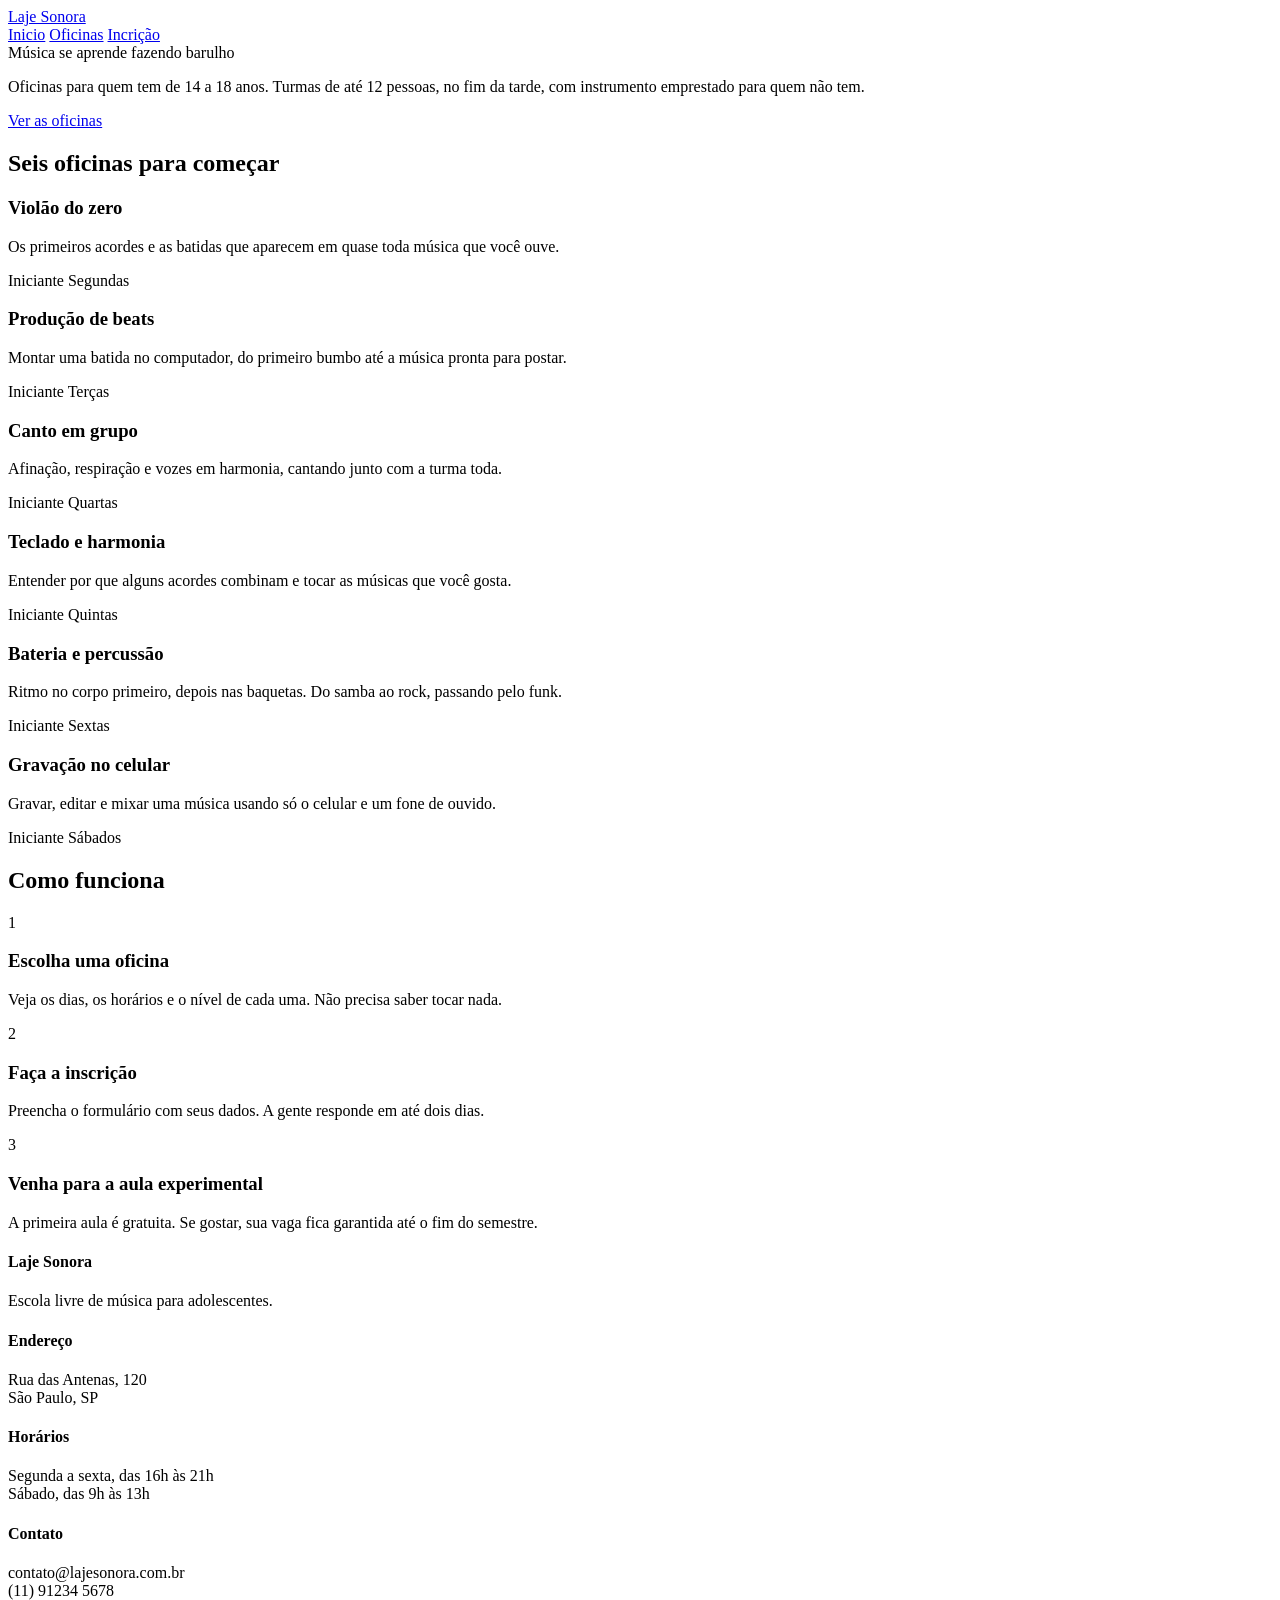
==== index.html @ 9b48a52c "Initial commit" ====
<!DOCTYPE html>
<html lang="pt-BR">
<head>
    <meta charset="UTF-8">
    <meta name="viewport" content="width=device-width, initial-scale=1.0">
    <title>Laje Sonora | inicio</title>
    <link rel="preconnect" href="https://fonts.googleapis.com">
    <link rel="preconnect" href="https://fonts.gstatic.com" crossorigin>
    <link href="https://fonts.googleapis.com/css2?family=Big+Shoulders:opsz,wght@10..72,100..900&display=swap" rel="stylesheet">
    <link rel="stylesheet" href="index.css">
</head>
<body>
    <header class="conteudo e topo">
        <a class="logo", href="index.html">Laje Sonora</a>
        <nav class="Menu">
            <a class="atual", href="index.html">Inicio</a>

            <a class="Oficinas" href="oficinas.html">Oficinas</a>

            <a class="Incrição", href="inscricao.html">Incrição</a>
        </nav>
    </header>
    <main>
        <section class="conteudo e cartazes">
            <div class="cartaz e cartaz-principal">
                Música se aprende fazendo barulho
            </div>
            <div class="cartaz e cartaz-lateral">
                <p>Oficinas para quem tem de 14 a 18 anos. Turmas de até 12 pessoas, no fim da tarde, com instrumento emprestado para quem não tem.</p>
                <a class="botao" href="oficinas.html">Ver as oficinas</a>
            </div>
        </section>
        <section class="conteudo e secao">
            <h2 class="titulo-secao ">Seis oficinas para começar</h2>
            <div class="cards">
                <article class="card">
                    <div class="foto e foto-azul"></div>
                    <div class="card-texto">
                        <h3>Violão do zero</h3>
                        <p>Os primeiros acordes e as batidas que aparecem em quase toda música que você ouve.</p>
                        <div class="card-info">
                            <span>Iniciante</span>
                            <span>Segundas</span>
                        </div>
                    </div>
                </article>

                <article class="2card">
                    <div class="foto e foto-amarela"></div>
                    <div class="2card-texto">
                        <h3>Produção de beats</h3>
                        <p>Montar uma batida no computador, do primeiro bumbo até a música pronta para postar.</p>
                        <div class="2card-info">
                            <span>Iniciante</span>
                            <span>Terças</span>
                        </div>
                    </div>
                </article>

                <article class="3card">
                    <div class="foto e foto-tinta"></div>
                    <div class="3card-texto">
                        <h3>Canto em grupo</h3>
                        <p>Afinação, respiração e vozes em harmonia, cantando junto com a turma toda.</p>
                        <div class="3card-info">
                            <span>Iniciante</span>
                            <span>Quartas</span>
                        </div>
                    </div>
                </article>

                <article class="4card">
                    <div class="foto"></div>
                    <div class="4card-texto">
                        <h3>Teclado e harmonia</h3>
                        <p>Entender por que alguns acordes combinam e tocar as músicas que você gosta.</p>
                        <div class="4card-info">
                            <span>Iniciante</span>
                            <span>Quintas</span>
                        </div>
                    </div>
                </article>

                <article class="5card">
                    <div class="foto-azul"></div>
                    <div class="5card-texto">
                        <h3>Bateria e percussão</h3>
                        <p>Ritmo no corpo primeiro, depois nas baquetas. Do samba ao rock, passando pelo funk.</p>
                        <div class="5card-info">
                            <span>Iniciante</span>
                            <span>Sextas</span>
                        </div>
                    </div>
                </article>

                <article class="6card">
                    <div class="foto-amarela"></div>
                    <div class="6card-texto">
                        <h3>Gravação no celular</h3>
                        <p>Gravar, editar e mixar uma música usando só o celular e um fone de ouvido.</p>
                        <div class="6card-info">
                            <span>Iniciante</span>
                            <span>Sábados</span>
                        </div>
                    </div>
                </article>
            </div>
        </section>
        <section class="conteudo e secao">
            <h2 class="titulo-secao">Como funciona</h2>
            <div class="passos">
                <div class="passo">
                    <p class="passo-numero">1</p>
                    <h3>Escolha uma oficina</h3>
                    <p>Veja os dias, os horários e o nível de cada uma. Não precisa saber tocar nada.</p>
                    <p class="passo-numero">2</p>
                    <h3>Faça a inscrição</h3>
                    <p>Preencha o formulário com seus dados. A gente responde em até dois dias.</p>
                    <p class="passo-numero">3</p>
                    <h3>Venha para a aula experimental</h3>
                    <p>A primeira aula é gratuita. Se gostar, sua vaga fica garantida até o fim do semestre.</p>
                </div>
            </div>
        </section>

        
    </main>
    <footer class="rodape">
        <div class="conteudo e rodape-colunas">
            <div class="rodape-coluna">
                <h4>Laje Sonora</h4>
                <p>Escola livre de música para adolescentes.</p>
                <div class="rodape-coluna">
                <h4>Endereço</h4>
                <p>Rua das Antenas, 120 <br> São Paulo, SP</p>
                <div class="rodape-coluna">
                <h4>Horários</h4>
                <p>Segunda a sexta, das 16h às 21h <br> Sábado, das 9h às 13h</p>
                <h4>Contato</h4>
                <p>contato@lajesonora.com.br <br> (11) 91234 5678</p>

            </div>
        </div>
    </footer>
</body>
</html>
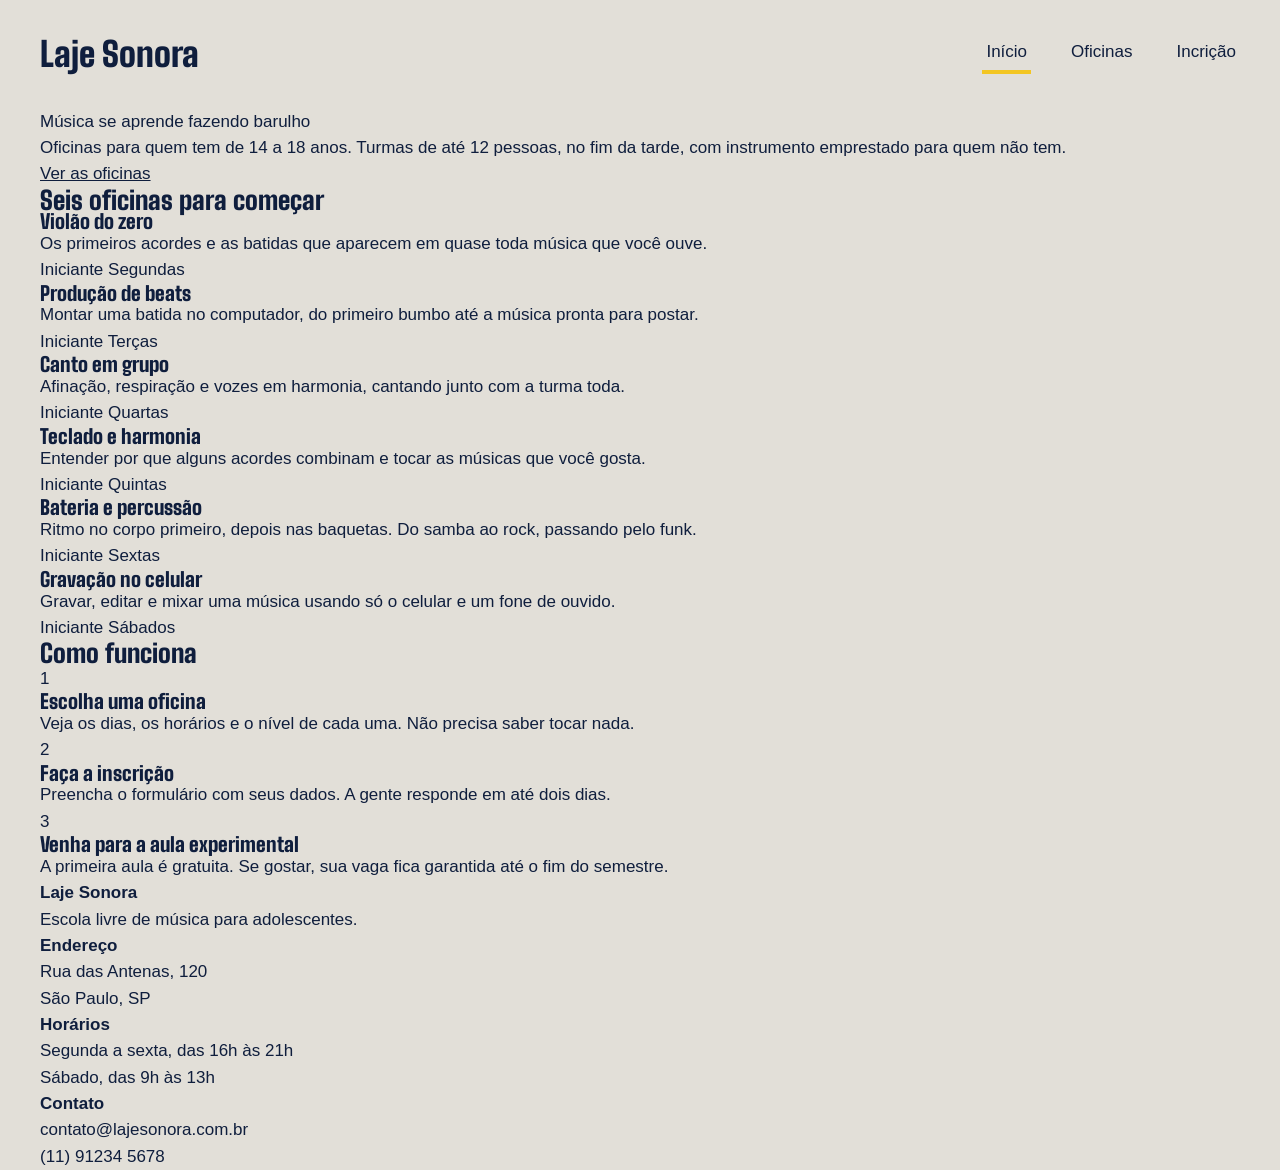
==== commit 150aa9a6: "parte 10 parte 10 do css" ====
--- a/index.html
+++ b/index.html
@@ -10,31 +10,31 @@
     <link rel="stylesheet" href="index.css">
 </head>
 <body>
-    <header class="conteudo e topo">
+    <header class="conteudo topo">
         <a class="logo", href="index.html">Laje Sonora</a>
-        <nav class="Menu">
-            <a class="atual", href="index.html">Inicio</a>
+        <nav class="menu">
+            <a href="index.html" class="atual">Início</a>
 
-            <a class="Oficinas" href="oficinas.html">Oficinas</a>
+            <a href="oficinas.html">Oficinas</a>
 
-            <a class="Incrição", href="inscricao.html">Incrição</a>
+            <a href="inscricao.html">Incrição</a>
         </nav>
     </header>
     <main>
-        <section class="conteudo e cartazes">
-            <div class="cartaz e cartaz-principal">
+        <section class="conteudo cartazes">
+            <div class="cartaz cartaz-principal">
                 Música se aprende fazendo barulho
             </div>
-            <div class="cartaz e cartaz-lateral">
+            <div class="cartaz cartaz-lateral">
                 <p>Oficinas para quem tem de 14 a 18 anos. Turmas de até 12 pessoas, no fim da tarde, com instrumento emprestado para quem não tem.</p>
                 <a class="botao" href="oficinas.html">Ver as oficinas</a>
             </div>
         </section>
-        <section class="conteudo e secao">
+        <section class="conteudo secao">
             <h2 class="titulo-secao ">Seis oficinas para começar</h2>
             <div class="cards">
                 <article class="card">
-                    <div class="foto e foto-azul"></div>
+                    <div class="foto foto-azul"></div>
                     <div class="card-texto">
                         <h3>Violão do zero</h3>
                         <p>Os primeiros acordes e as batidas que aparecem em quase toda música que você ouve.</p>
@@ -46,7 +46,7 @@
                 </article>
 
                 <article class="2card">
-                    <div class="foto e foto-amarela"></div>
+                    <div class="foto foto-amarela"></div>
                     <div class="2card-texto">
                         <h3>Produção de beats</h3>
                         <p>Montar uma batida no computador, do primeiro bumbo até a música pronta para postar.</p>
@@ -58,7 +58,7 @@
                 </article>
 
                 <article class="3card">
-                    <div class="foto e foto-tinta"></div>
+                    <div class="foto foto-tinta"></div>
                     <div class="3card-texto">
                         <h3>Canto em grupo</h3>
                         <p>Afinação, respiração e vozes em harmonia, cantando junto com a turma toda.</p>
@@ -106,7 +106,7 @@
                 </article>
             </div>
         </section>
-        <section class="conteudo e secao">
+        <section class="conteudo secao">
             <h2 class="titulo-secao">Como funciona</h2>
             <div class="passos">
                 <div class="passo">
@@ -126,7 +126,7 @@
         
     </main>
     <footer class="rodape">
-        <div class="conteudo e rodape-colunas">
+        <div class="conteudo rodape-colunas">
             <div class="rodape-coluna">
                 <h4>Laje Sonora</h4>
                 <p>Escola livre de música para adolescentes.</p>
--- a/index.css
+++ b/index.css
@@ -0,0 +1,76 @@
+* {
+    margin: 0px;
+    padding: 0px;
+    border: 0px;
+}
+
+:root{
+    --concreto: #E2DFD8;
+    --concreto-escuro: #CBC7BE;
+    --tinta: #0F1E3D;
+    --caixa-dagua: #1F5FBF;
+    --fita: #F3C623;
+    --branco: #FFFFFF;
+
+    --fonte-cartaz: Big Shoulders, Arial Narrow, sans-serif;
+    --fonte-texto: Archivo, Arial, sans-serif;                  
+    
+}
+
+    body{
+    background-color: var(--concreto);
+    color: var(--tinta);
+    font-family: var(--fonte-texto);
+    font-size: 17px;
+    line-height: 1.55;
+}
+    a{
+        color: inherit;
+    }
+
+    h1, h2, h3{
+        font-family: var(--fonte-cartaz);
+        font-weight: 900;
+        line-height: 0.95;
+    }
+
+    .conteudo{
+        margin-inline: auto;
+        padding-inline: 32px;
+        max-width: 1200px;
+
+    }
+
+    .topo{
+        padding-block: 28px;
+        display: flex;
+        justify-content: space-between;
+        align-items: center;
+    }
+     
+    .logo{
+         font-family: var(--fonte-cartaz);
+         font-size: 34px;
+         font-weight: 900;
+         text-decoration: none;
+    }
+    
+    .menu{
+        display: flex;
+        gap: 36px;
+    }
+
+    .menu a{
+        font-weight: 600px;
+        text-decoration: none;
+        padding: 4px;
+        border-bottom: 4px solid transparent;
+    }
+
+    .menu a:hover{
+       border-bottom-color: var(--tinta);
+    }
+
+    .menu a.atual{
+        border-bottom-color: var(--fita);
+    }
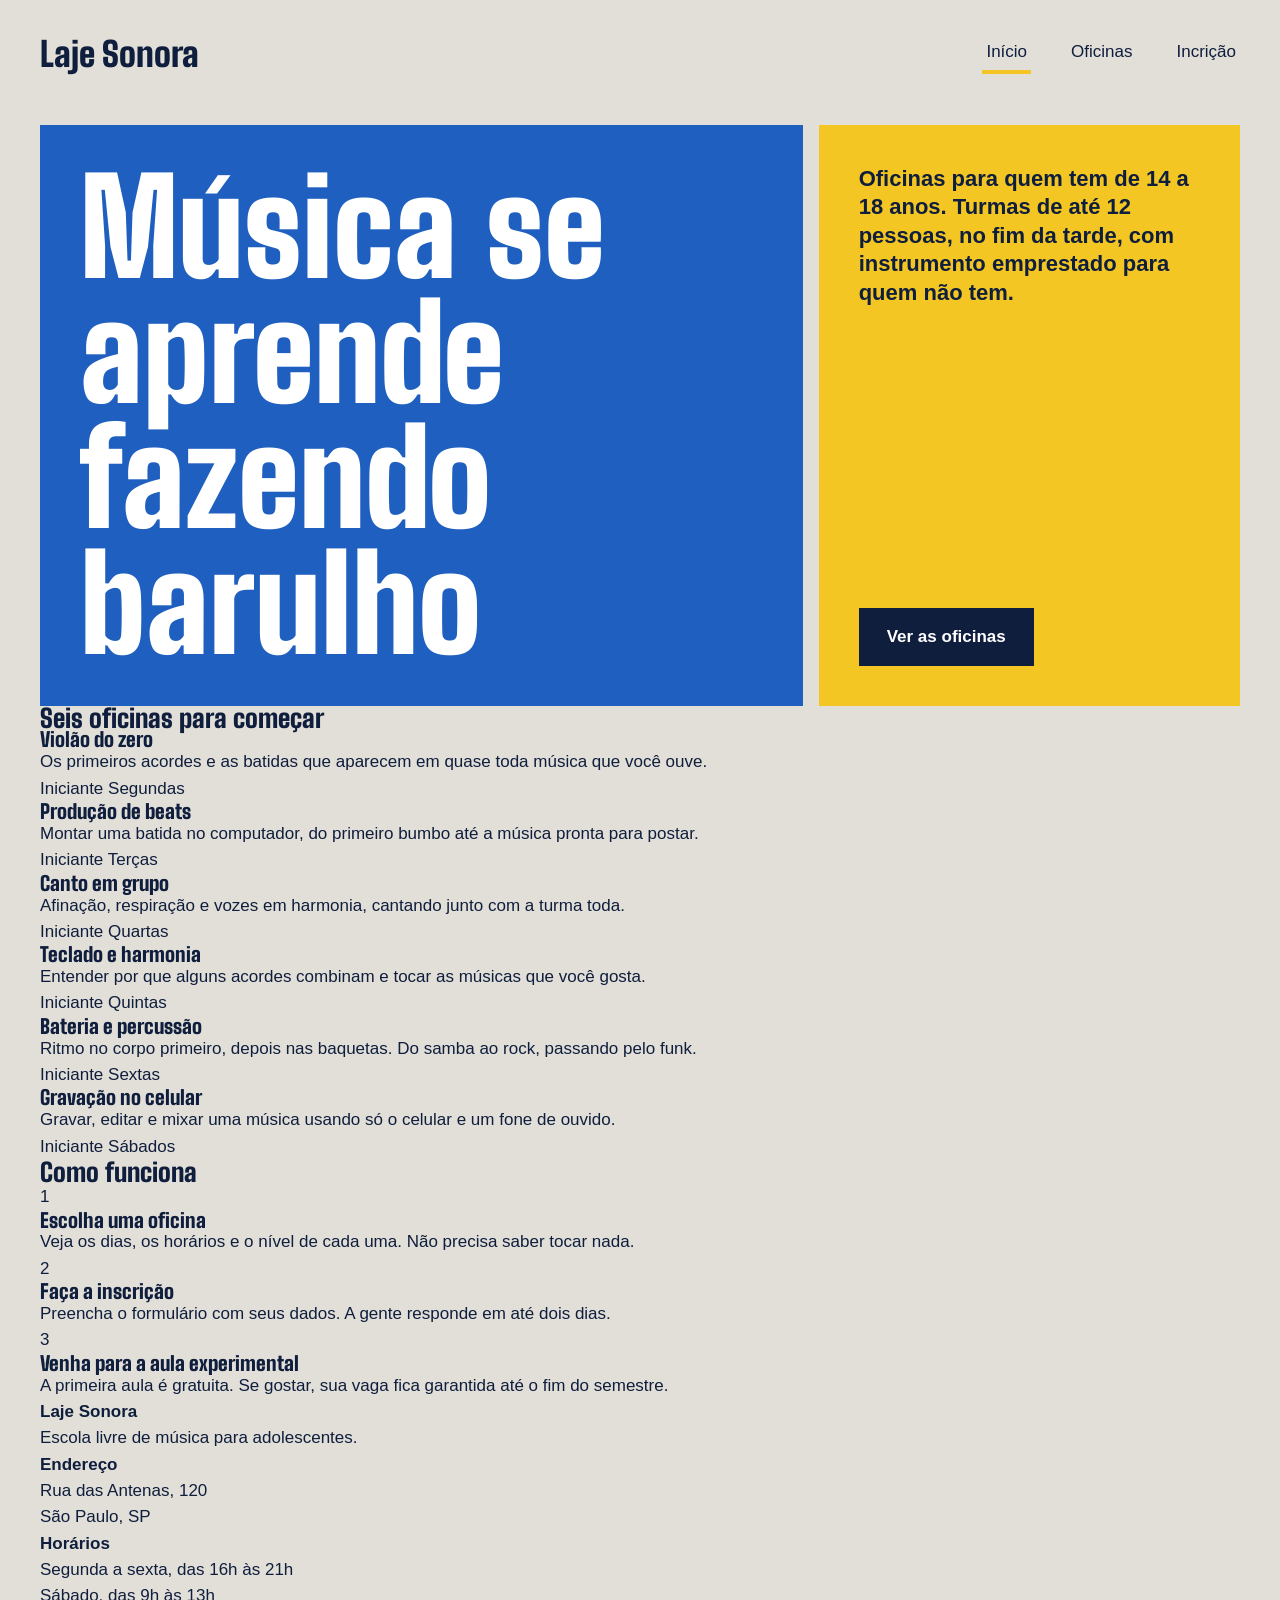
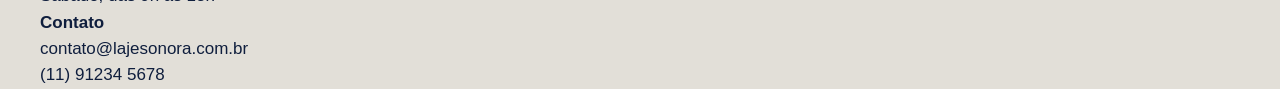
==== commit 629eeaaf: "commit 3 cartazes" ====
--- a/index.html
+++ b/index.html
@@ -23,7 +23,7 @@
     <main>
         <section class="conteudo cartazes">
             <div class="cartaz cartaz-principal">
-                Música se aprende fazendo barulho
+                <h1>Música se aprende fazendo barulho</h1>
             </div>
             <div class="cartaz cartaz-lateral">
                 <p>Oficinas para quem tem de 14 a 18 anos. Turmas de até 12 pessoas, no fim da tarde, com instrumento emprestado para quem não tem.</p>
--- a/index.css
+++ b/index.css
@@ -73,4 +73,58 @@
 
     .menu a.atual{
         border-bottom-color: var(--fita);
-    }+    }
+
+    .cartazes{
+        margin-top: 16px;
+        display: flex;
+        gap: 16px;
+    }
+
+    .cartaz{
+        padding: 40px;
+    }
+
+    .cartaz-principal{
+        background: var(--caixa-dagua);
+        color: var(--branco);
+        flex: 2;
+    }
+
+    .cartaz-principal h1{
+        font-size: 132px;
+        max-width: 9ch;
+    }
+
+    .cartaz-lateral {
+    background: var(--fita);
+    flex: 1;
+    display: flex;
+    flex-direction: column;
+    justify-content: space-between;
+    gap: 32px;
+    align-items: flex-start;
+}
+
+.cartaz-lateral p {
+    font-size: 22px;
+    font-weight: 600;
+    line-height: 1.3;
+}
+
+.botao {
+    background: var(--tinta);
+    color: var(--branco);
+    font-weight: 700;
+    text-decoration: none;
+    padding: 16px 28px;
+    border: none;
+    font-family: var(--fonte-texto);
+    font-size: 17px;
+    cursor: pointer;
+}
+
+.botao:hover {
+    background: var(--caixa-dagua);
+}
+
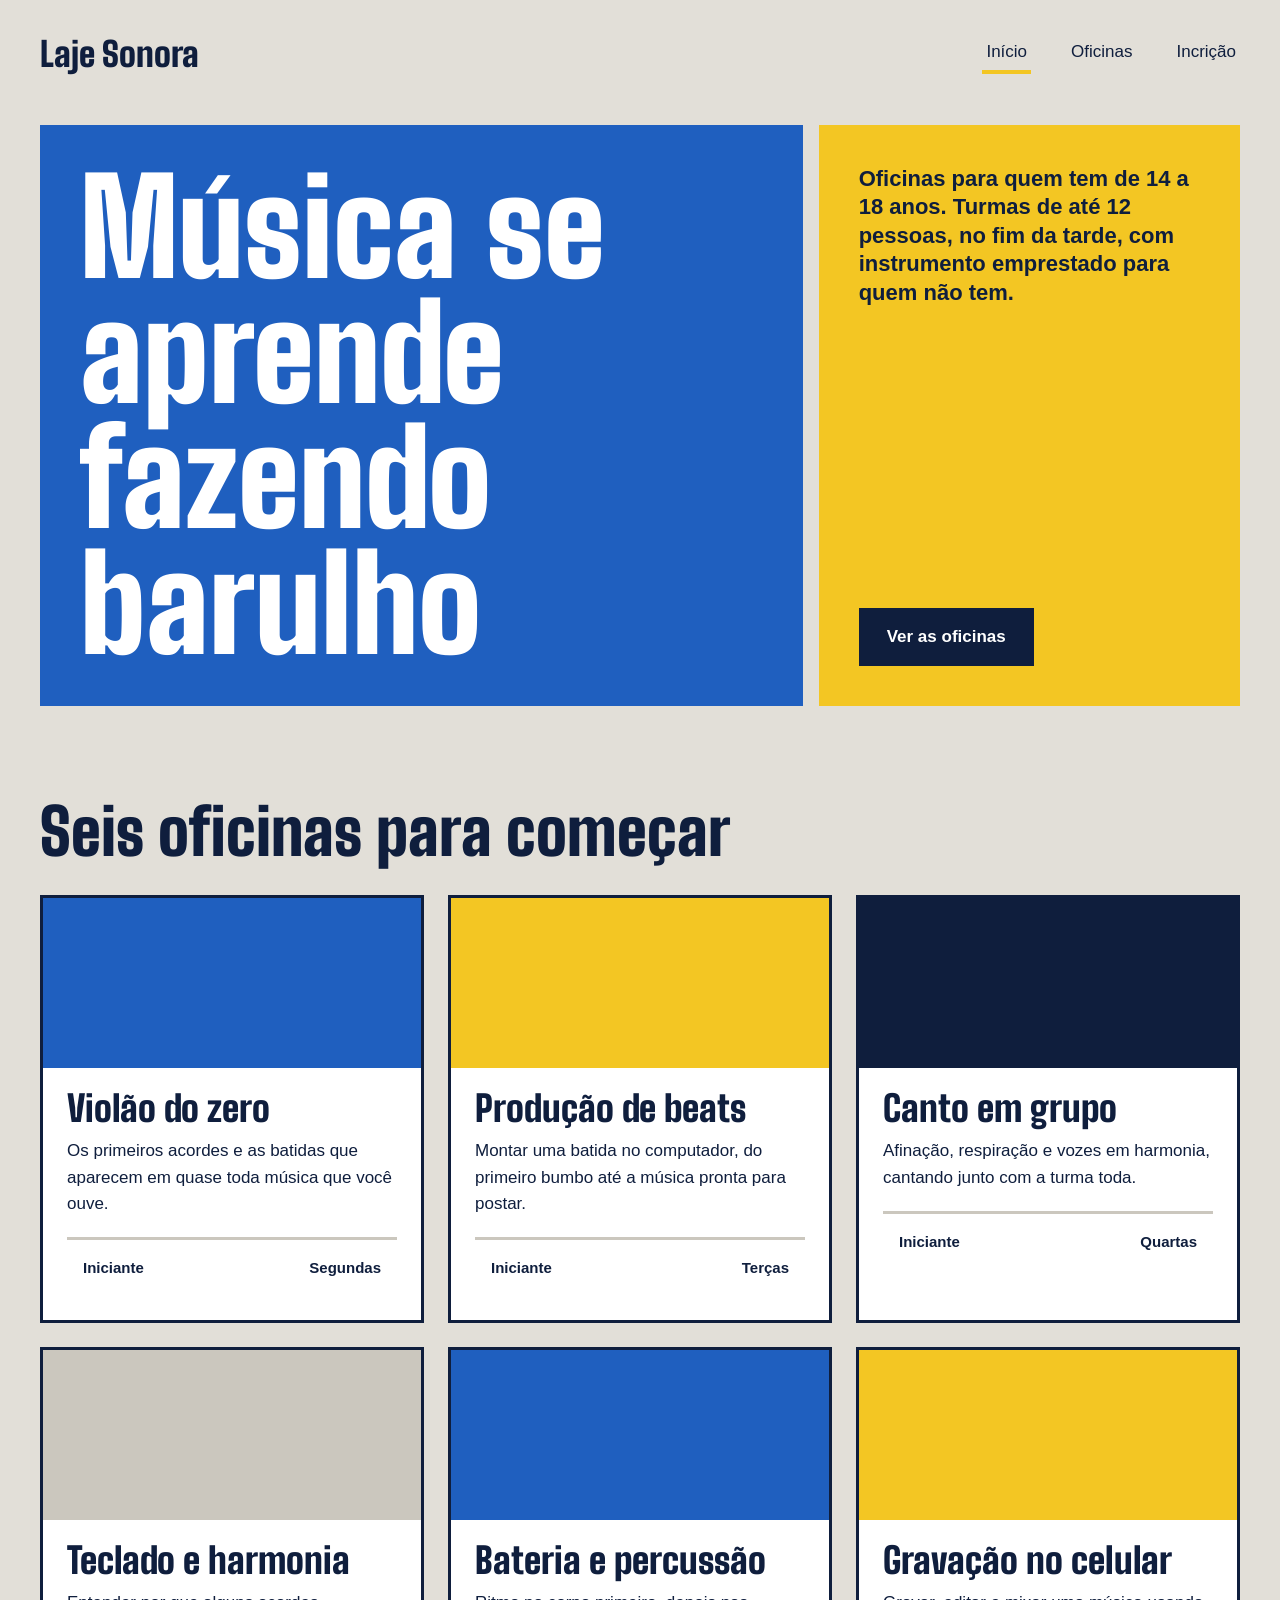
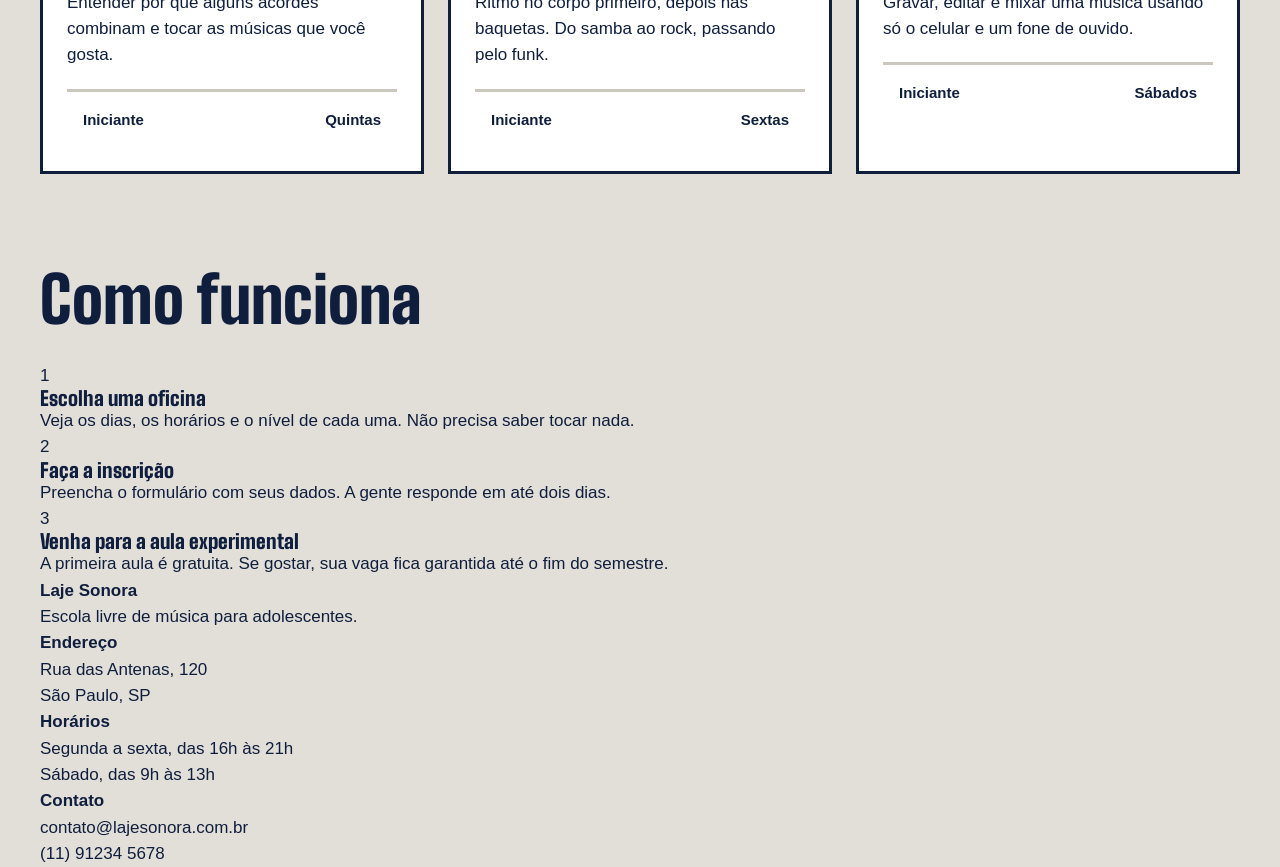
==== commit 46f18915: "cards das infos" ====
--- a/index.html
+++ b/index.html
@@ -33,113 +33,123 @@
         <section class="conteudo secao">
             <h2 class="titulo-secao ">Seis oficinas para começar</h2>
             <div class="cards">
-                <article class="card">
-                    <div class="foto foto-azul"></div>
-                    <div class="card-texto">
-                        <h3>Violão do zero</h3>
-                        <p>Os primeiros acordes e as batidas que aparecem em quase toda música que você ouve.</p>
-                        <div class="card-info">
-                            <span>Iniciante</span>
-                            <span>Segundas</span>
-                        </div>
-                    </div>
-                </article>
 
-                <article class="2card">
-                    <div class="foto foto-amarela"></div>
-                    <div class="2card-texto">
-                        <h3>Produção de beats</h3>
-                        <p>Montar uma batida no computador, do primeiro bumbo até a música pronta para postar.</p>
-                        <div class="2card-info">
-                            <span>Iniciante</span>
-                            <span>Terças</span>
-                        </div>
-                    </div>
-                </article>
+    <article class="card">
+        <div class="foto foto-azul"></div>
+        <div class="card-texto">
+            <h3>Violão do zero</h3>
+            <p>Os primeiros acordes e as batidas que aparecem em quase toda música que você ouve.</p>
+            <div class="card-info">
+                <span>Iniciante</span>
+                <span>Segundas</span>
+            </div>
+        </div>
+    </article>
 
-                <article class="3card">
-                    <div class="foto foto-tinta"></div>
-                    <div class="3card-texto">
-                        <h3>Canto em grupo</h3>
-                        <p>Afinação, respiração e vozes em harmonia, cantando junto com a turma toda.</p>
-                        <div class="3card-info">
-                            <span>Iniciante</span>
-                            <span>Quartas</span>
-                        </div>
-                    </div>
-                </article>
+    <article class="card 3">
+        <div class="foto foto-amarela"></div>
+        <div class="card-texto">
+            <h3>Produção de beats</h3>
+            <p>Montar uma batida no computador, do primeiro bumbo até a música pronta para postar.</p>
+            <div class="card-info">
+                <span>Iniciante</span>
+                <span>Terças</span>
+            </div>
+        </div>
+    </article>
 
-                <article class="4card">
-                    <div class="foto"></div>
-                    <div class="4card-texto">
-                        <h3>Teclado e harmonia</h3>
-                        <p>Entender por que alguns acordes combinam e tocar as músicas que você gosta.</p>
-                        <div class="4card-info">
-                            <span>Iniciante</span>
-                            <span>Quintas</span>
-                        </div>
-                    </div>
-                </article>
+    <article class="card 3">
+        <div class="foto foto-tinta"></div>
+        <div class="card-texto">
+            <h3>Canto em grupo</h3>
+            <p>Afinação, respiração e vozes em harmonia, cantando junto com a turma toda.</p>
+            <div class="card-info">
+                <span>Iniciante</span>
+                <span>Quartas</span>
+            </div>
+        </div>
+    </article>
 
-                <article class="5card">
-                    <div class="foto-azul"></div>
-                    <div class="5card-texto">
-                        <h3>Bateria e percussão</h3>
-                        <p>Ritmo no corpo primeiro, depois nas baquetas. Do samba ao rock, passando pelo funk.</p>
-                        <div class="5card-info">
-                            <span>Iniciante</span>
-                            <span>Sextas</span>
-                        </div>
-                    </div>
-                </article>
+    <article class="card">
+        <div class="foto"></div>
+        <div class="card-texto">
+            <h3>Teclado e harmonia</h3>
+            <p>Entender por que alguns acordes combinam e tocar as músicas que você gosta.</p>
+            <div class="card-info">
+                <span>Iniciante</span>
+                <span>Quintas</span>
+            </div>
+        </div>
+    </article>
 
-                <article class="6card">
-                    <div class="foto-amarela"></div>
-                    <div class="6card-texto">
-                        <h3>Gravação no celular</h3>
-                        <p>Gravar, editar e mixar uma música usando só o celular e um fone de ouvido.</p>
-                        <div class="6card-info">
-                            <span>Iniciante</span>
-                            <span>Sábados</span>
-                        </div>
-                    </div>
+    <article class="card">
+        <div class="foto foto-azul"></div>
+        <div class="card-texto">
+            <h3>Bateria e percussão</h3>
+            <p>Ritmo no corpo primeiro, depois nas baquetas. Do samba ao rock, passando pelo funk.</p>
+            <div class="card-info">
+                <span>Iniciante</span>
+                <span>Sextas</span>
+            </div>
+        </div>
+    </article>
+
+    <article class="card 6">
+        <div class="foto foto-amarela"></div>
+        <div class="card-texto">
+            <h3>Gravação no celular</h3>
+            <p>Gravar, editar e mixar uma música usando só o celular e um fone de ouvido.</p>
+            <div class="card-info">
+                <span>Iniciante</span>
+                <span>Sábados</span>
+            </div>
+        </div>
+    </article>
+
+</div>
                 </article>
             </div>
         </section>
-        <section class="conteudo secao">
-            <h2 class="titulo-secao">Como funciona</h2>
-            <div class="passos">
-                <div class="passo">
-                    <p class="passo-numero">1</p>
-                    <h3>Escolha uma oficina</h3>
-                    <p>Veja os dias, os horários e o nível de cada uma. Não precisa saber tocar nada.</p>
-                    <p class="passo-numero">2</p>
-                    <h3>Faça a inscrição</h3>
-                    <p>Preencha o formulário com seus dados. A gente responde em até dois dias.</p>
-                    <p class="passo-numero">3</p>
-                    <h3>Venha para a aula experimental</h3>
-                    <p>A primeira aula é gratuita. Se gostar, sua vaga fica garantida até o fim do semestre.</p>
-                </div>
-            </div>
-        </section>
+          <section class="conteudo secao">
+    <h2 class="titulo-secao">Como funciona</h2>
+    <div class="passos">
+        <div class="passo">
+            <p class="passo-numero">1</p>
+            <h3>Escolha uma oficina</h3>
+            <p>Veja os dias, os horários e o nível de cada uma. Não precisa saber tocar nada.</p>
+        </div>
+        <div class="passo">
+            <p class="passo-numero">2</p>
+            <h3>Faça a inscrição</h3>
+            <p>Preencha o formulário com seus dados. A gente responde em até dois dias.</p>
+        </div>
+        <div class="passo">
+            <p class="passo-numero">3</p>
+            <h3>Venha para a aula experimental</h3>
+            <p>A primeira aula é gratuita. Se gostar, sua vaga fica garantida até o fim do semestre.</p>
+        </div>
+    </div>
+</section>
 
         
     </main>
     <footer class="rodape">
-        <div class="conteudo rodape-colunas">
-            <div class="rodape-coluna">
-                <h4>Laje Sonora</h4>
-                <p>Escola livre de música para adolescentes.</p>
-                <div class="rodape-coluna">
-                <h4>Endereço</h4>
-                <p>Rua das Antenas, 120 <br> São Paulo, SP</p>
-                <div class="rodape-coluna">
-                <h4>Horários</h4>
-                <p>Segunda a sexta, das 16h às 21h <br> Sábado, das 9h às 13h</p>
-                <h4>Contato</h4>
-                <p>contato@lajesonora.com.br <br> (11) 91234 5678</p>
-
-            </div>
+    <div class="conteudo rodape-colunas">
+        <div class="rodape-coluna">
+            <h4>Laje Sonora</h4>
+            <p>Escola livre de música para adolescentes.</p>
+        </div>
+        <div class="rodape-coluna">
+            <h4>Endereço</h4>
+            <p>Rua das Antenas, 120 <br> São Paulo, SP</p>
+        </div>
+        <div class="rodape-coluna">
+            <h4>Horários</h4>
+            <p>Segunda a sexta, das 16h às 21h <br> Sábado, das 9h às 13h</p>
+        </div>
+        <div class="rodape-coluna">
+            <h4>Contato</h4>
+            <p>contato@lajesonora.com.br <br> (11) 91234 5678</p>
         </div>
     </footer>
 </body>
--- a/index.css
+++ b/index.css
@@ -128,3 +128,64 @@
     background: var(--caixa-dagua);
 }
 
+
+.secao{
+    margin-top: 96px;
+}
+
+.titulo-secao{
+    font-size: 64px;
+    margin-bottom: 32px;
+}
+
+.cards{
+    display: flex;
+    flex-wrap: wrap;
+    gap: 24px;
+}
+.card{
+    background: var(--branco);
+    border: 3px solid var(--tinta);
+    flex: 1 1 340px;
+}
+
+.card .foto{
+    height: 170px;
+}
+
+.foto{
+    background: var(--concreto-escuro);
+}
+
+.foto-azul{
+    background: var(--caixa-dagua);
+}
+
+.foto-amarela{
+    background: var(--fita);
+}
+
+.foto-tinta{
+    background: var(--tinta);
+}
+
+.card-texto{
+    padding: 24px;
+}
+
+.card h3{
+    font-size: 36px;
+     margin-bottom: 12px;
+}
+
+
+.card-info{
+    margin-top: 20px;
+    padding: 16px;
+    border-top: 3px solid var(--concreto-escuro);
+    font-weight: 600;
+    font-size: 15px;
+    display: flex;
+    justify-content: space-between;
+    align-items: center;
+}
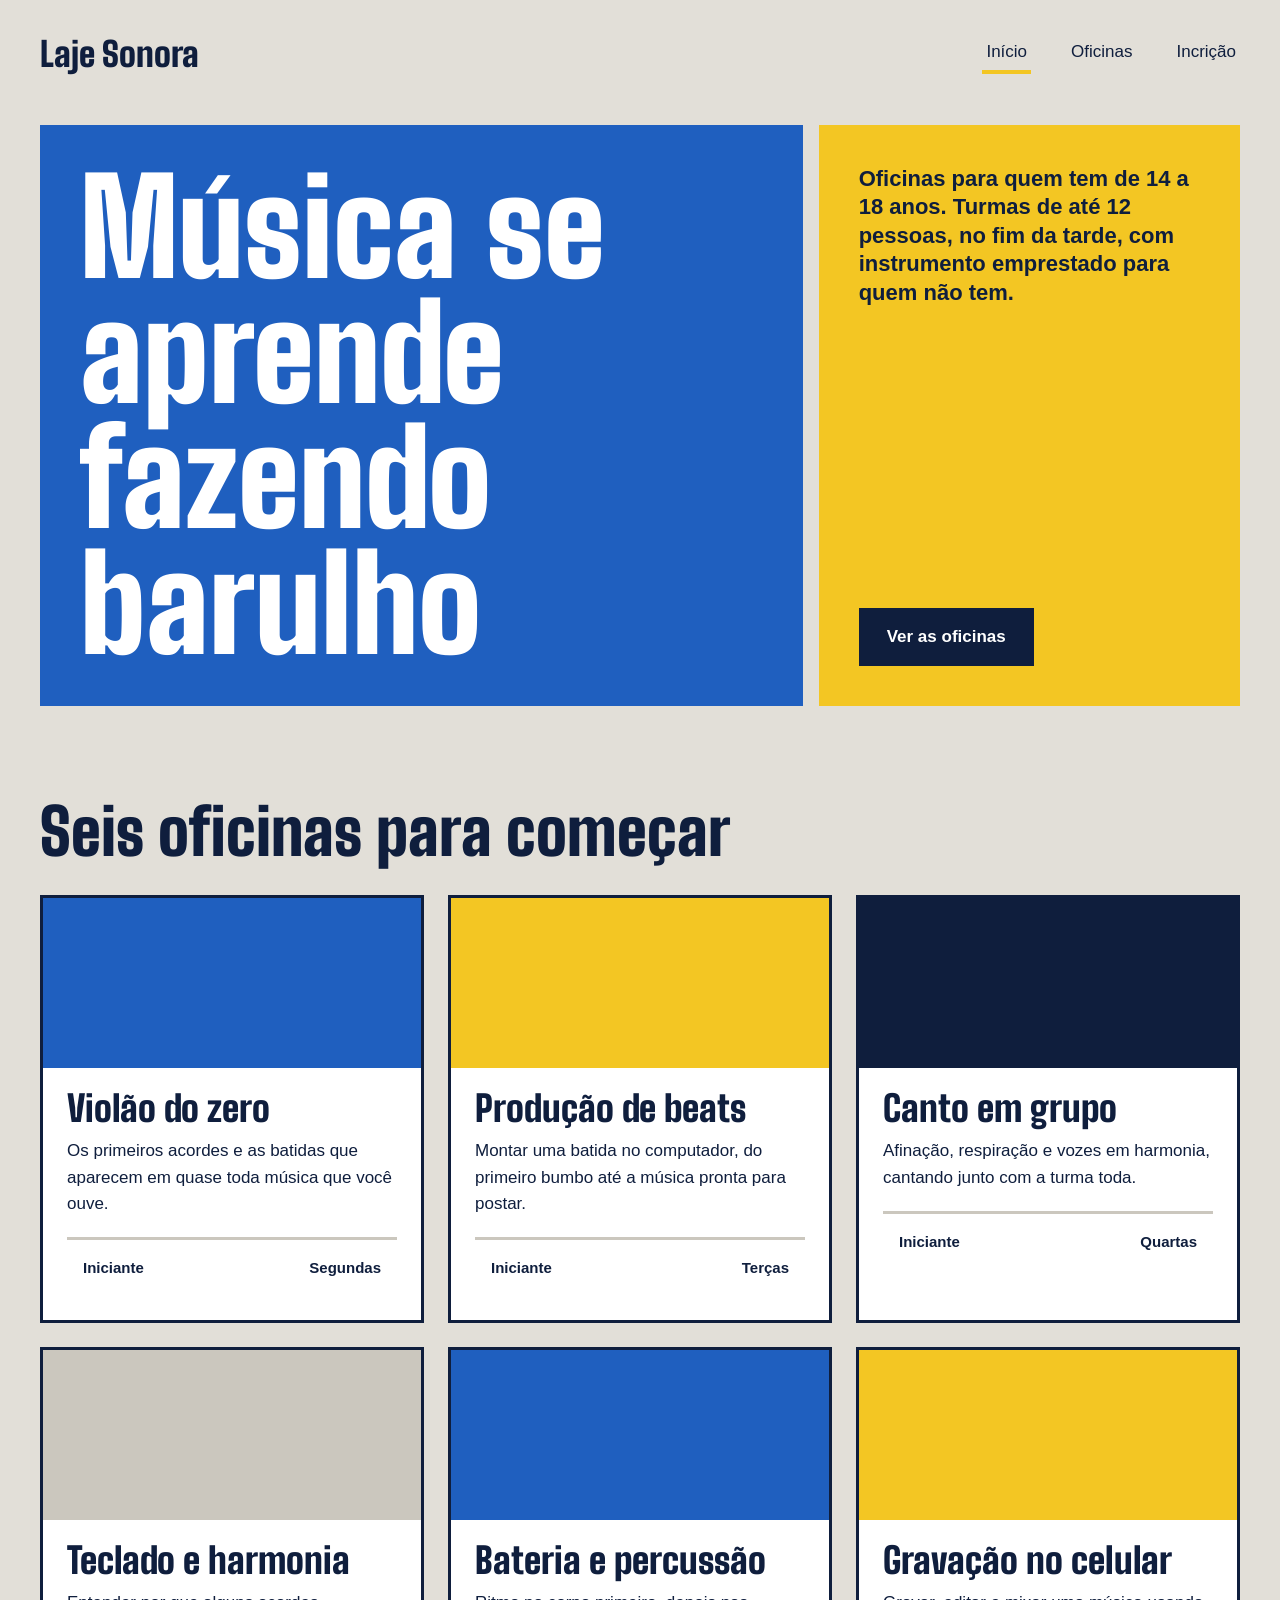
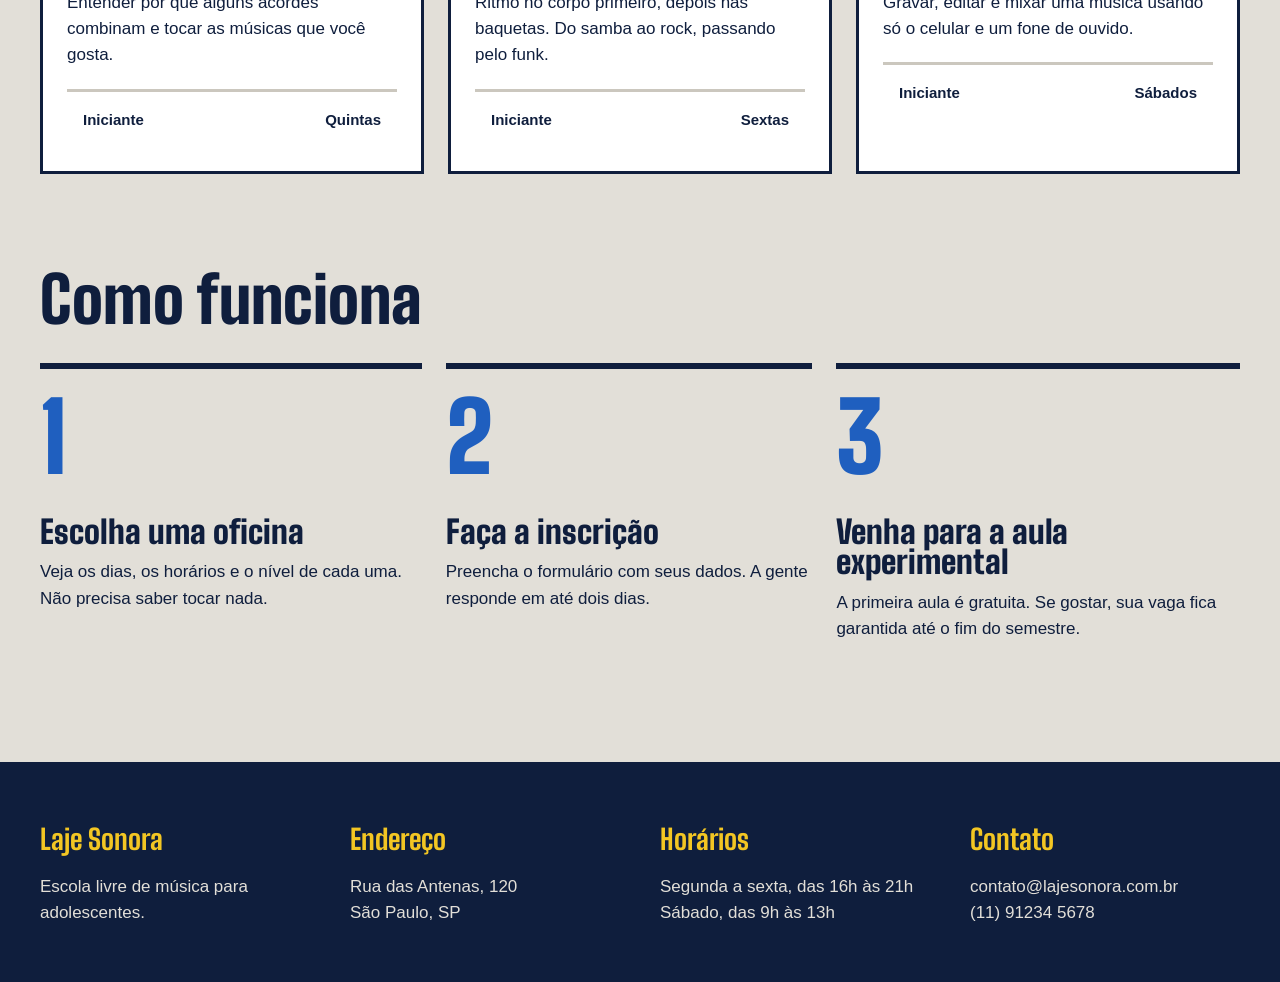
==== commit a5d292da: "html das oficinas" ====
--- a/index.html
+++ b/index.html
@@ -58,7 +58,7 @@
         </div>
     </article>
 
-    <article class="card 3">
+    <article class="card">
         <div class="foto foto-tinta"></div>
         <div class="card-texto">
             <h3>Canto em grupo</h3>
@@ -94,7 +94,7 @@
         </div>
     </article>
 
-    <article class="card 6">
+    <article class="card">
         <div class="foto foto-amarela"></div>
         <div class="card-texto">
             <h3>Gravação no celular</h3>
--- a/index.css
+++ b/index.css
@@ -189,3 +189,50 @@
     justify-content: space-between;
     align-items: center;
 }
+
+
+.passos{
+    display: flex;
+    gap: 24px;
+}
+.passo{
+     border-top: 6px solid var(--tinta);
+     padding-top: 20px;
+}
+
+.passo-numero{
+    font-family: var(--fonte-cartaz);
+    font-size: 96px;
+    font-weight: 900;
+    line-height: 1;
+    color: var(--caixa-dagua);
+}
+
+.passo h3{
+    font-size: 32px;
+    margin-block: 32px 12px;
+}
+
+.rodape{
+    margin-top: 120px;
+    background: var(--tinta);
+    color: var(--concreto);
+    padding-top: 56px;
+    padding-bottom: 56px;
+}
+
+.rodape-colunas{
+    display: flex;
+    gap: 40px;
+}
+
+.rodape-coluna {
+    flex: 1;
+}
+
+.rodape h4 {
+    font-family: var(--fonte-cartaz);
+    font-size: 28px;
+    color: var(--fita);
+    margin-bottom: 12px;
+}
